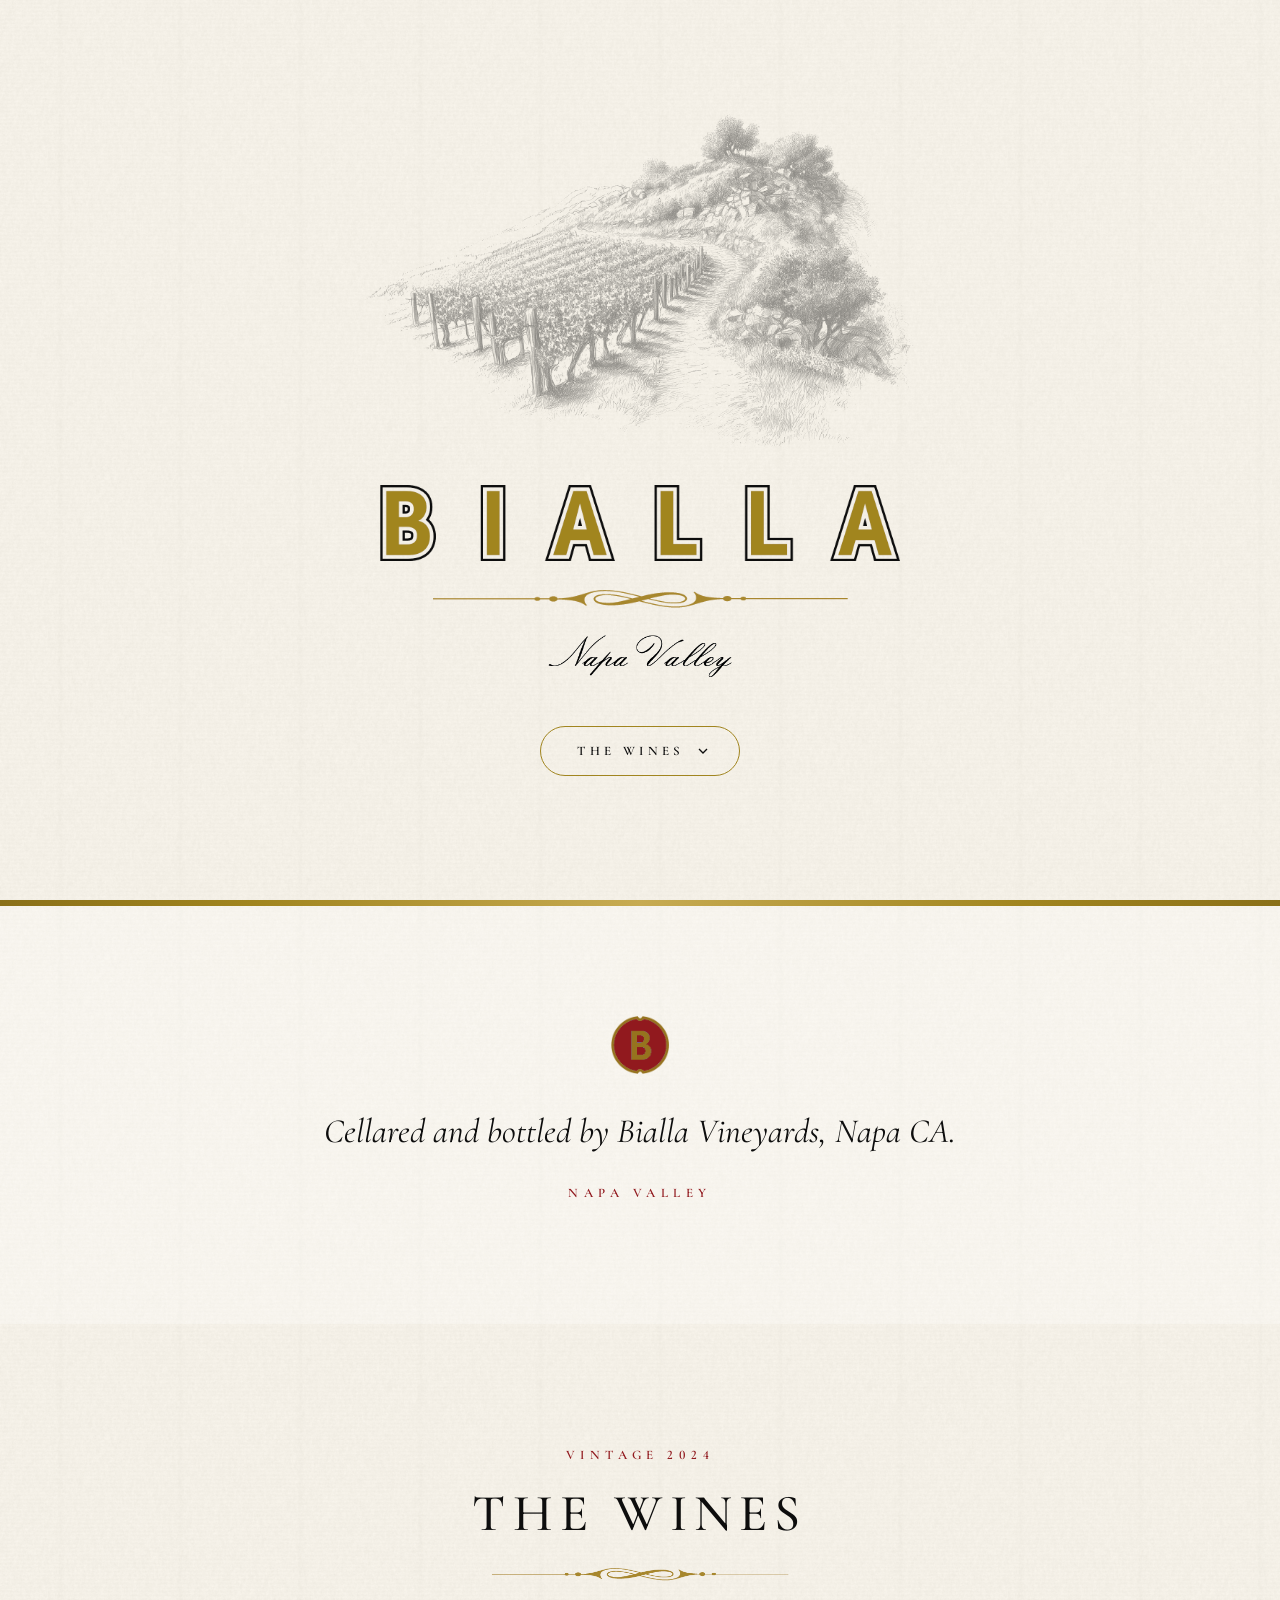
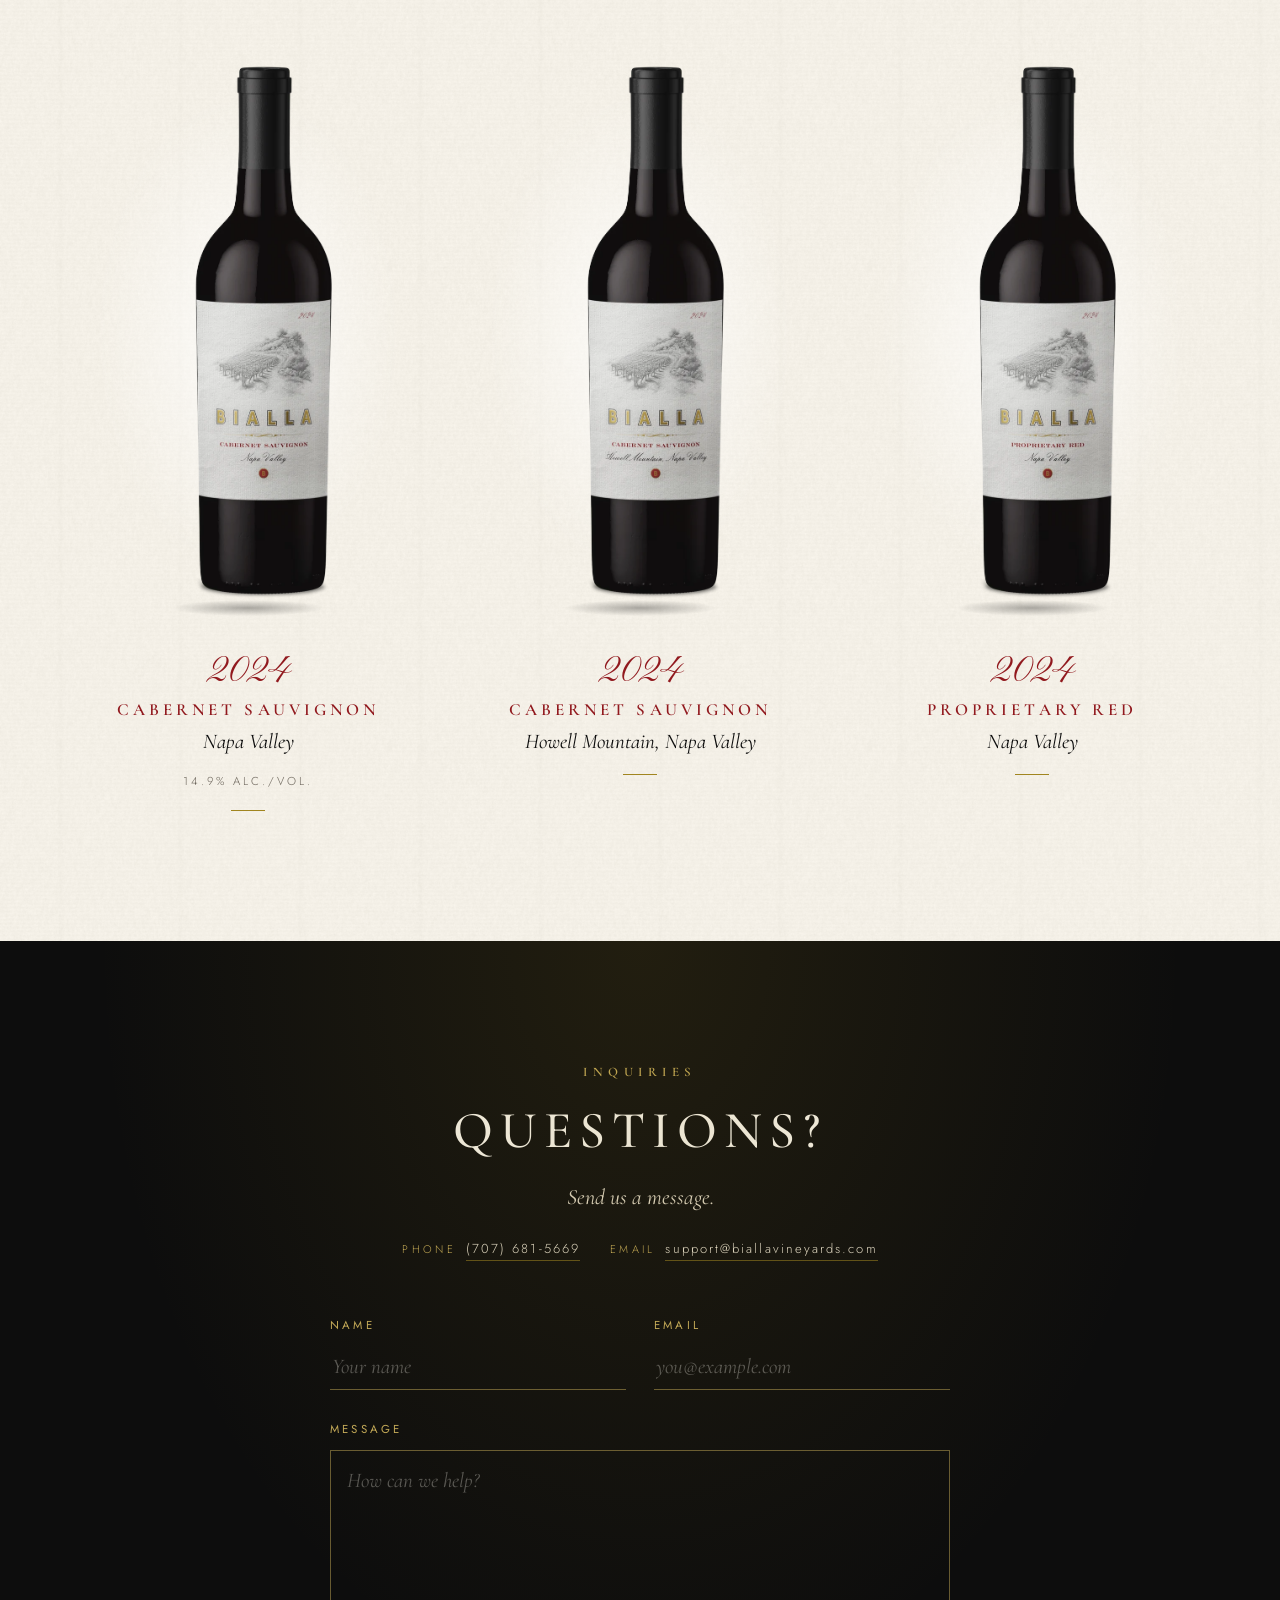
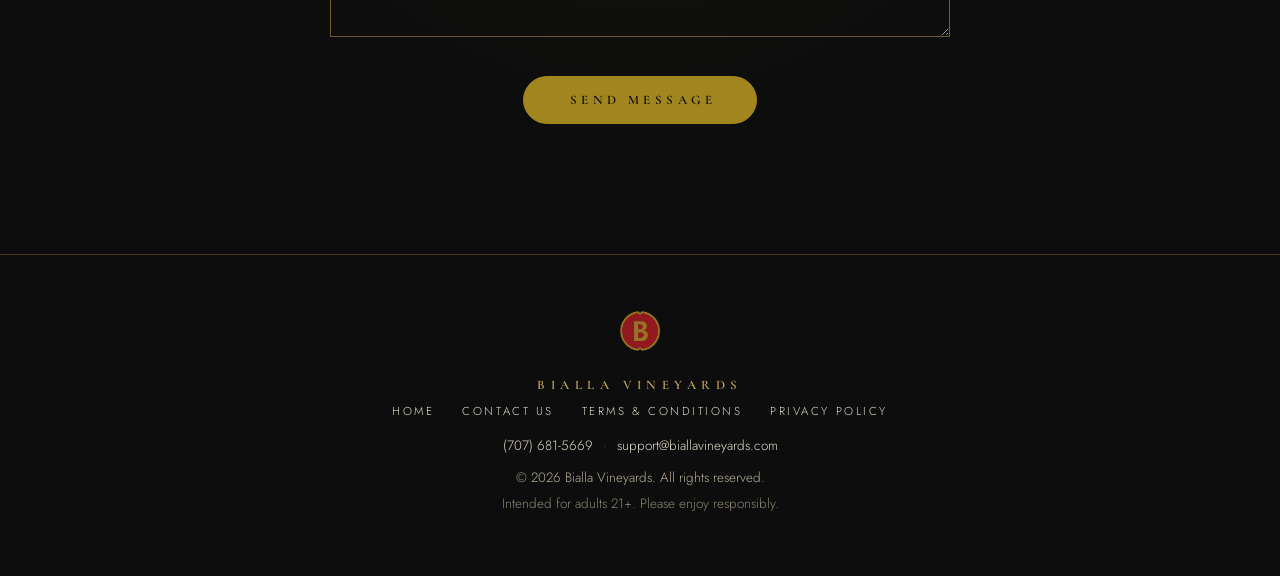
==== index.html @ fd725b70 "Bialla Vineyards website" ====
<!DOCTYPE html>
<html lang="en">
<head>
<meta charset="utf-8">
<meta name="viewport" content="width=device-width, initial-scale=1">
<title>Bialla Vineyards · Napa Valley</title>
<meta name="description" content="Bialla Vineyards, Napa Valley. Cellared and bottled by Bialla Vineyards, Napa CA.">
<link rel="canonical" href="https://biallavineyards.com/">
<meta property="og:type" content="website">
<meta property="og:site_name" content="Bialla Vineyards">
<meta property="og:title" content="Bialla Vineyards">
<meta property="og:description" content="Bialla Vineyards · Napa Valley">
<meta property="og:url" content="https://biallavineyards.com/">
<meta property="og:image" content="https://biallavineyards.com/assets/img/label-napa-valley-cabernet.jpg">
<meta name="theme-color" content="#0D0D0D">
<link rel="icon" type="image/png" sizes="32x32" href="assets/img/favicon-32.png">
<link rel="apple-touch-icon" href="assets/img/favicon-180.png">
<link rel="stylesheet" href="assets/css/fonts.css">
<link rel="stylesheet" href="assets/css/site.css">
</head>
<body>
<a class="skip" href="#main">Skip to content</a>
<main id="main">

  <section class="hero" id="home" aria-label="Bialla Vineyards">
    <h1 class="sr-only">Bialla Vineyards, Napa Valley</h1>
    <img class="hero__sketch" src="assets/img/vineyard-sketch.png" alt="Pencil sketch of a hillside vineyard, from the Bialla label" width="775" height="492">
    <img class="hero__wordmark" src="assets/img/bialla-wordmark.png" alt="Bialla" width="1452" height="212">
    <img class="hero__flourish flourish" src="assets/img/flourish.png" alt="" width="566" height="31">
    <img class="hero__script" src="assets/img/script-napa-valley.png" alt="Napa Valley" width="326" height="83">
    <a class="hero__cta" href="#wines">The Wines <svg viewBox="0 0 12 12" aria-hidden="true"><path d="M2 4l4 4 4-4" fill="none" stroke="currentColor" stroke-width="1.3"/></svg></a>
  </section>

  <div class="rule-gold" role="presentation"></div>

  <section class="intro" id="about" aria-label="About">
    <img class="intro__emblem reveal" src="assets/img/bialla-emblem.png" alt="" width="58" height="58">
    <p class="intro__line reveal">Cellared and bottled by Bialla Vineyards, Napa&nbsp;CA.</p>
    <p class="eyebrow intro__sub reveal">Napa Valley</p>
  </section>

  <section class="wines" id="wines" aria-labelledby="wines-title">
    <header class="wines__head reveal">
      <p class="eyebrow">Vintage 2024</p>
      <h2 class="title" id="wines-title">The Wines</h2>
      <img class="flourish" src="assets/img/flourish.png" alt="" width="566" height="31">
    </header>
    <div class="wine-grid">
    <article class="wine reveal">
      <div class="wine__stage">
        <picture>
          <source srcset="assets/img/bottle-napa-valley-cabernet.webp" type="image/webp">
          <img src="assets/img/bottle-napa-valley-cabernet.png" alt="Bottle of Bialla 2024 Cabernet Sauvignon, Napa Valley" width="466" height="1300">
        </picture>
      </div>
      <p class="wine__vintage">2024</p>
      <h3 class="wine__name">Cabernet Sauvignon</h3>
      <p class="wine__ava">Napa Valley</p>
      <p class="wine__meta">14.9% Alc./Vol.</p>
      <div class="wine__divider"></div>
    </article>
    <article class="wine reveal">
      <div class="wine__stage">
        <picture>
          <source srcset="assets/img/bottle-howell-mountain-cabernet.webp" type="image/webp">
          <img src="assets/img/bottle-howell-mountain-cabernet.png" alt="Bottle of Bialla 2024 Cabernet Sauvignon, Howell Mountain, Napa Valley" width="466" height="1300">
        </picture>
      </div>
      <p class="wine__vintage">2024</p>
      <h3 class="wine__name">Cabernet Sauvignon</h3>
      <p class="wine__ava">Howell Mountain, Napa Valley</p>
      <div class="wine__divider"></div>
    </article>
    <article class="wine reveal">
      <div class="wine__stage">
        <picture>
          <source srcset="assets/img/bottle-proprietary-red.webp" type="image/webp">
          <img src="assets/img/bottle-proprietary-red.png" alt="Bottle of Bialla 2024 Proprietary Red, Napa Valley" width="466" height="1300">
        </picture>
      </div>
      <p class="wine__vintage">2024</p>
      <h3 class="wine__name">Proprietary Red</h3>
      <p class="wine__ava">Napa Valley</p>
      <div class="wine__divider"></div>
    </article>
    </div>
  </section>

  <section class="contact" id="contact" aria-labelledby="contact-title">
    <div class="reveal">
      <p class="eyebrow">Inquiries</p>
      <h2 class="title" id="contact-title">Questions?</h2>
      <p class="contact__lede">Send us a message.</p>
      <ul class="contact__direct">
        <li><span class="label">Phone</span><a href="tel:+17076815669">(707) 681-5669</a></li>
        <li><span class="label">Email</span><a href="mailto:support@biallavineyards.com">support@biallavineyards.com</a></li>
      </ul>
    </div>
    <form class="form reveal" id="contact-form" action="https://formsubmit.co/support@biallavineyards.com" method="POST" novalidate>
      <div class="form__fields">
        <div class="form__row">
          <div class="field">
            <label for="f-name">Name</label>
            <input id="f-name" name="name" type="text" autocomplete="name" required placeholder="Your name">
            <div class="field__error">Please enter your name.</div>
          </div>
          <div class="field">
            <label for="f-email">Email</label>
            <input id="f-email" name="email" type="email" autocomplete="email" required placeholder="you@example.com">
            <div class="field__error">Please enter a valid email address.</div>
          </div>
        </div>
        <div class="field">
          <label for="f-message">Message</label>
          <textarea id="f-message" name="message" rows="5" required placeholder="How can we help?"></textarea>
          <div class="field__error">Please enter a message.</div>
        </div>
        <div class="sr-only" aria-hidden="true"><label>Leave this field blank<input name="_honey" type="text" tabindex="-1" autocomplete="off"></label></div>
        <div class="form__actions"><button class="btn" type="submit">Send Message </button></div>
        <p class="form__error" role="alert">Sorry, your message could not be sent just now. Please call us at <a href="tel:+17076815669">(707) 681-5669</a> or email <a href="mailto:support@biallavineyards.com">support@biallavineyards.com</a>.</p>
      </div>
      <div class="form__success" role="status" aria-live="polite">
        <h3>Thank you</h3>
        <p>Someone will be in touch with you shortly.</p>
      </div>
    </form>
  </section>
</main>
<footer class="footer">
  <img class="footer__emblem" src="assets/img/bialla-emblem.png" alt="" width="40" height="40">
  <p class="footer__brand">Bialla Vineyards</p>
  <ul class="footer__links">
    <li><a href="index.html">Home</a></li>
    <li><a href="index.html#contact">Contact Us</a></li>
    <li><a href="terms.html">Terms &amp; Conditions</a></li>
    <li><a href="privacy.html">Privacy Policy</a></li>
  </ul>
  <p class="footer__contact"><a href="tel:+17076815669">(707) 681-5669</a><span class="sep" aria-hidden="true">&middot;</span><a href="mailto:support@biallavineyards.com">support@biallavineyards.com</a></p>
  <p>&copy; 2026 Bialla Vineyards. All rights reserved.</p>
  <p class="footer__age">Intended for adults 21+. Please enjoy responsibly.</p>
</footer>
<script src="assets/js/site.js"></script>
</body>
</html>
---- assets/css/fonts.css ----
@font-face {
  font-family: 'Cormorant Garamond';
  font-style: italic;
  font-weight: 400;
  font-display: swap;
  src: url('../fonts/CormorantGaramond-400i.woff2') format('woff2');
  unicode-range: U+0000-00FF, U+0131, U+0152-0153, U+02BB-02BC, U+02C6, U+02DA, U+02DC, U+0304, U+0308, U+0329, U+2000-206F, U+20AC, U+2122, U+2191, U+2193, U+2212, U+2215, U+FEFF, U+FFFD;
}
@font-face {
  font-family: 'Cormorant Garamond';
  font-style: normal;
  font-weight: 400;
  font-display: swap;
  src: url('../fonts/CormorantGaramond-400.woff2') format('woff2');
  unicode-range: U+0000-00FF, U+0131, U+0152-0153, U+02BB-02BC, U+02C6, U+02DA, U+02DC, U+0304, U+0308, U+0329, U+2000-206F, U+20AC, U+2122, U+2191, U+2193, U+2212, U+2215, U+FEFF, U+FFFD;
}
@font-face {
  font-family: 'Cormorant Garamond';
  font-style: normal;
  font-weight: 500;
  font-display: swap;
  src: url('../fonts/CormorantGaramond-500.woff2') format('woff2');
  unicode-range: U+0000-00FF, U+0131, U+0152-0153, U+02BB-02BC, U+02C6, U+02DA, U+02DC, U+0304, U+0308, U+0329, U+2000-206F, U+20AC, U+2122, U+2191, U+2193, U+2212, U+2215, U+FEFF, U+FFFD;
}
@font-face {
  font-family: 'Cormorant Garamond';
  font-style: normal;
  font-weight: 600;
  font-display: swap;
  src: url('../fonts/CormorantGaramond-600.woff2') format('woff2');
  unicode-range: U+0000-00FF, U+0131, U+0152-0153, U+02BB-02BC, U+02C6, U+02DA, U+02DC, U+0304, U+0308, U+0329, U+2000-206F, U+20AC, U+2122, U+2191, U+2193, U+2212, U+2215, U+FEFF, U+FFFD;
}
@font-face {
  font-family: 'Jost';
  font-style: normal;
  font-weight: 300;
  font-display: swap;
  src: url('../fonts/Jost-300.woff2') format('woff2');
  unicode-range: U+0000-00FF, U+0131, U+0152-0153, U+02BB-02BC, U+02C6, U+02DA, U+02DC, U+0304, U+0308, U+0329, U+2000-206F, U+20AC, U+2122, U+2191, U+2193, U+2212, U+2215, U+FEFF, U+FFFD;
}
@font-face {
  font-family: 'Jost';
  font-style: normal;
  font-weight: 400;
  font-display: swap;
  src: url('../fonts/Jost-400.woff2') format('woff2');
  unicode-range: U+0000-00FF, U+0131, U+0152-0153, U+02BB-02BC, U+02C6, U+02DA, U+02DC, U+0304, U+0308, U+0329, U+2000-206F, U+20AC, U+2122, U+2191, U+2193, U+2212, U+2215, U+FEFF, U+FFFD;
}
@font-face {
  font-family: 'Jost';
  font-style: normal;
  font-weight: 500;
  font-display: swap;
  src: url('../fonts/Jost-500.woff2') format('woff2');
  unicode-range: U+0000-00FF, U+0131, U+0152-0153, U+02BB-02BC, U+02C6, U+02DA, U+02DC, U+0304, U+0308, U+0329, U+2000-206F, U+20AC, U+2122, U+2191, U+2193, U+2212, U+2215, U+FEFF, U+FFFD;
}
@font-face {
  font-family: 'Pinyon Script';
  font-style: normal;
  font-weight: 400;
  font-display: swap;
  src: url('../fonts/PinyonScript-400.woff2') format('woff2');
  unicode-range: U+0000-00FF, U+0131, U+0152-0153, U+02BB-02BC, U+02C6, U+02DA, U+02DC, U+0304, U+0308, U+0329, U+2000-206F, U+20AC, U+2122, U+2191, U+2193, U+2212, U+2215, U+FEFF, U+FFFD;
}
---- assets/css/site.css ----
/* Bialla Vineyards — site stylesheet */
:root{
  --black:#0D0D0D; --ink:#1d1a17; --gold:#A1851F; --gold-soft:#c3a957; --red:#91191E;
  --cream:#F4F0E7; --cream-2:#EEE8DB; --muted:#6c655b;
  --serif:'Cormorant Garamond', 'Cormorant', Garamond, 'Times New Roman', serif;
  --script:'Pinyon Script', 'Snell Roundhand', cursive;
  --sans:'Jost', 'Helvetica Neue', Arial, sans-serif;
  --maxw:1120px;
}
*,*::before,*::after{box-sizing:border-box}
html{scroll-behavior:smooth;-webkit-text-size-adjust:100%}
body{margin:0;background:var(--cream) url('../img/paper.png') repeat;color:var(--ink);
  font-family:var(--sans);font-weight:300;font-size:17px;line-height:1.7;
  -webkit-font-smoothing:antialiased;font-variant-numeric:lining-nums;text-rendering:optimizeLegibility}
img{max-width:100%;display:block}
a{color:inherit}
.sr-only{position:absolute!important;width:1px;height:1px;padding:0;margin:-1px;overflow:hidden;clip:rect(0,0,0,0);border:0}
.skip{position:absolute;left:-999px;top:8px;background:var(--black);color:var(--cream);padding:8px 14px;z-index:10}
.skip:focus{left:8px}

/* ---------- shared type ---------- */
.eyebrow{font-family:var(--serif);font-weight:600;font-size:13px;letter-spacing:.42em;text-transform:uppercase;color:var(--red);margin:0}
.title{font-family:var(--serif);font-weight:500;font-size:clamp(34px,4.6vw,52px);letter-spacing:.14em;text-transform:uppercase;line-height:1.15;margin:.35em 0 0;color:var(--black)}
.flourish{width:min(300px,62%);height:auto;margin:22px auto 0}
.rule-gold{height:6px;background:linear-gradient(90deg,#8a7019,var(--gold) 20%,#c7ab52 50%,var(--gold) 80%,#8a7019)}

/* ---------- hero ---------- */
.hero{min-height:100vh;min-height:100svh;display:flex;flex-direction:column;align-items:center;justify-content:center;
  text-align:center;padding:72px 24px 96px;position:relative}
.hero__sketch{width:min(560px,86vw);height:auto;margin:0 auto 30px;opacity:.95}
.hero__wordmark{width:min(520px,80vw);height:auto;margin:0 auto}
.hero__flourish{width:min(420px,66vw);margin:26px auto 22px}
.hero__script{width:min(190px,44vw);height:auto;margin:0 auto}
.hero__cta{margin-top:46px;display:inline-flex;align-items:center;gap:12px;font-family:var(--serif);font-weight:600;
  font-size:13px;letter-spacing:.34em;text-transform:uppercase;text-decoration:none;color:var(--black);
  border:1px solid var(--gold);padding:13px 30px 13px 36px;border-radius:999px;transition:background .25s,color .25s}
.hero__cta:hover,.hero__cta:focus-visible{background:var(--black);color:var(--cream);border-color:var(--black)}
.hero__cta svg{width:12px;height:12px}

/* ---------- intro ---------- */
.intro{background:rgba(255,255,255,.28);padding:110px 24px 120px;text-align:center}
.intro__emblem{width:58px;height:58px;margin:0 auto 34px}
.intro__line{font-family:var(--serif);font-style:italic;font-weight:400;font-size:clamp(24px,3vw,34px);line-height:1.4;
  color:var(--black);max-width:760px;margin:0 auto}
.intro__sub{margin:26px 0 0}

/* ---------- wines ---------- */
.wines{padding:120px 24px 130px;text-align:center}
.wines__head{margin-bottom:76px}
.wine-grid{max-width:var(--maxw);margin:0 auto;display:grid;grid-template-columns:repeat(3,1fr);gap:56px}
.wine{display:flex;flex-direction:column;align-items:center}
.wine__stage{position:relative;width:100%;max-width:330px;aspect-ratio:3/5.2;display:flex;align-items:flex-end;justify-content:center;
  padding-bottom:22px}
.wine__stage::before{content:"";position:absolute;inset:6% 4% 10%;border-radius:50%/42%;
  background:radial-gradient(closest-side,rgba(255,255,255,.75),rgba(255,255,255,0));z-index:0}
.wine__stage::after{content:"";position:absolute;bottom:14px;left:50%;width:46%;height:16px;transform:translateX(-50%);
  background:radial-gradient(closest-side,rgba(13,13,13,.32),rgba(13,13,13,0));z-index:0}
.wine__stage picture,.wine__stage img{position:relative;z-index:1;height:100%;width:auto;object-fit:contain}
.wine__vintage{font-family:var(--script);color:var(--red);font-size:34px;line-height:1;margin:26px 0 8px}
.wine__name{font-family:var(--serif);font-weight:600;color:var(--red);font-size:17px;letter-spacing:.24em;text-transform:uppercase;margin:0;line-height:1.4}
.wine__ava{font-family:var(--serif);font-style:italic;font-size:21px;color:var(--black);margin:6px 0 0;line-height:1.35}
.wine__meta{font-family:var(--sans);font-size:11.5px;letter-spacing:.26em;text-transform:uppercase;color:var(--muted);margin:16px 0 0}
.wine__divider{width:34px;height:1px;background:var(--gold);margin:18px auto 0}

/* ---------- contact (dark) ---------- */
.contact{background:var(--black);color:var(--cream);padding:120px 24px 130px;text-align:center;position:relative}
.contact::before{content:"";position:absolute;inset:0;background:radial-gradient(ellipse at 50% 0%,rgba(161,133,31,.14),rgba(0,0,0,0) 60%);pointer-events:none}
.contact .eyebrow{color:var(--gold-soft)}
.contact .title{color:var(--cream)}
.contact__lede{font-family:var(--serif);font-style:italic;font-size:22px;color:#d9d1bf;margin:18px 0 0}
.form{position:relative;max-width:620px;margin:56px auto 0;text-align:left}
.form__row{display:grid;grid-template-columns:1fr 1fr;gap:28px}
.field{margin-bottom:30px}
.field label{display:block;font-family:var(--sans);font-weight:400;font-size:11.5px;letter-spacing:.28em;text-transform:uppercase;color:var(--gold-soft);margin-bottom:10px}
.field input,.field textarea{width:100%;background:transparent;border:0;border-bottom:1px solid rgba(195,169,87,.5);color:var(--cream);
  font-family:var(--serif);font-size:21px;padding:8px 2px 10px;border-radius:0;outline:none;transition:border-color .2s}
.field textarea{min-height:130px;resize:vertical;border:1px solid rgba(195,169,87,.5);padding:14px 16px;line-height:1.5}
.field input:focus,.field textarea:focus{border-color:var(--gold-soft)}
.field input::placeholder,.field textarea::placeholder{color:rgba(244,240,231,.32);font-style:italic}
.field.is-invalid input,.field.is-invalid textarea{border-color:#d0524f}
.field__error{display:none;font-size:13px;color:#e58b86;margin-top:8px;letter-spacing:.02em}
.field.is-invalid .field__error{display:block}
.form__actions{text-align:center;margin-top:14px}
.btn{display:inline-flex;align-items:center;gap:12px;cursor:pointer;font-family:var(--serif);font-weight:600;font-size:13px;letter-spacing:.34em;text-transform:uppercase;
  background:var(--gold);color:var(--black);border:1px solid var(--gold);padding:15px 40px 15px 46px;border-radius:999px;transition:background .25s,color .25s}
.btn:hover,.btn:focus-visible{background:transparent;color:var(--gold-soft)}
.btn[disabled]{opacity:.6;cursor:default}
.form__success{display:none;text-align:center;padding:30px 0 10px}
.form.is-sent .form__fields{display:none}
.form.is-sent .form__success{display:block}
.form__success h3{font-family:var(--serif);font-weight:500;font-size:34px;letter-spacing:.12em;text-transform:uppercase;margin:0;color:var(--cream)}
.form__success p{font-family:var(--serif);font-style:italic;font-size:21px;color:#d9d1bf;margin:12px 0 0}

/* ---------- footer ---------- */
.footer{background:var(--black);color:#b9b09c;border-top:1px solid rgba(161,133,31,.35);padding:56px 24px 60px;text-align:center;font-size:13.5px;line-height:1.9}
.footer__emblem{width:40px;height:40px;margin:0 auto 22px}
.footer__brand{font-family:var(--serif);font-weight:600;letter-spacing:.42em;text-transform:uppercase;color:var(--gold-soft);font-size:13px;margin:0 0 14px}
.footer__links{list-style:none;padding:0;margin:0 0 10px;display:flex;justify-content:center;gap:28px}
.footer__links a{text-decoration:none;letter-spacing:.22em;text-transform:uppercase;font-size:11.5px;color:#e3dccb}
.footer__links a:hover{color:var(--gold-soft)}
.footer p{margin:0}
.footer__age{color:#8d8574}

/* ---------- legal pages ---------- */
.legal-top{text-align:center;padding:54px 24px 0}
.legal-top a{display:inline-block}
.legal-top img{width:200px;height:auto}
.legal{max-width:760px;margin:0 auto;padding:40px 24px 110px}
.legal h1{font-family:var(--serif);font-weight:500;font-size:clamp(34px,5vw,48px);letter-spacing:.14em;text-transform:uppercase;text-align:center;margin:10px 0 6px;color:var(--black)}
.legal .effective{text-align:center;font-size:12px;letter-spacing:.26em;text-transform:uppercase;color:var(--muted);margin:0}
.legal .flourish{margin-bottom:46px}
.legal h2{font-family:var(--serif);font-weight:600;font-size:22px;letter-spacing:.06em;color:var(--red);margin:40px 0 8px}
.legal p,.legal li{font-size:16.5px;color:#2b2722}
.legal ul{padding-left:20px}
.back-link{display:inline-flex;align-items:center;gap:10px;margin-top:50px;font-family:var(--serif);font-weight:600;font-size:13px;letter-spacing:.3em;text-transform:uppercase;text-decoration:none;color:var(--black);border-bottom:1px solid var(--gold);padding-bottom:4px}

/* ---------- reveal ---------- */
.js .reveal{opacity:0;transform:translateY(18px);transition:opacity .9s ease,transform .9s ease}
.js .reveal.is-in{opacity:1;transform:none}
@media (prefers-reduced-motion:reduce){html{scroll-behavior:auto}.js .reveal{opacity:1;transform:none;transition:none}}

/* ---------- responsive ---------- */
@media (max-width:900px){
  .wine-grid{grid-template-columns:1fr;gap:84px}
  .wine__stage{max-width:240px}
}
@media (max-width:600px){
  body{font-size:16px}
  .hero{padding:56px 22px 80px}
  .hero__sketch{margin-bottom:24px}
  .intro,.wines,.contact{padding-top:88px;padding-bottom:96px}
  .wines__head{margin-bottom:56px}
  .form__row{grid-template-columns:1fr;gap:0}
  .title{letter-spacing:.1em}
  .footer__links{gap:20px}
}

/* ---------- contact direct lines ---------- */
.contact__direct{list-style:none;padding:0;margin:22px 0 0;display:flex;flex-wrap:wrap;justify-content:center;gap:6px 30px;font-size:13px;letter-spacing:.16em;color:#b9b09c}
.contact__direct a{text-decoration:none;color:#e3dccb;border-bottom:1px solid rgba(161,133,31,.55);padding-bottom:2px;transition:color .2s}
.contact__direct a:hover,.contact__direct a:focus-visible{color:var(--gold-soft)}
.contact__direct .label{color:var(--gold-soft);text-transform:uppercase;font-size:11px;letter-spacing:.3em;margin-right:10px}
.form__error{display:none;margin:18px auto 0;max-width:560px;text-align:center;font-size:14.5px;line-height:1.7;color:#e9c9c4;border:1px solid rgba(145,25,30,.75);background:rgba(145,25,30,.18);padding:12px 18px}
.form__error a{color:#f4f0e7}
.form.has-error .form__error{display:block}
.footer__contact{margin:0 0 6px!important}
.footer__contact a{text-decoration:none;color:#e3dccb}
.footer__contact a:hover{color:var(--gold-soft)}
.footer__contact .sep{color:#6f6758;margin:0 10px}
.footer__links{flex-wrap:wrap;row-gap:4px}
.legal h3{font-family:var(--serif);font-weight:600;font-size:18px;letter-spacing:.04em;margin:26px 0 6px;color:var(--black)}
.legal .caps{font-size:14.5px;letter-spacing:.01em}
.legal address{font-style:normal}
.notfound{min-height:70vh;display:flex;flex-direction:column;align-items:center;justify-content:center;text-align:center;padding:80px 24px}
.notfound img.wm{width:min(320px,70%);height:auto;margin:0 auto 30px}
@media (max-width:600px){.footer__links{gap:6px 18px}.footer__contact .sep{display:block;height:0;overflow:hidden}}
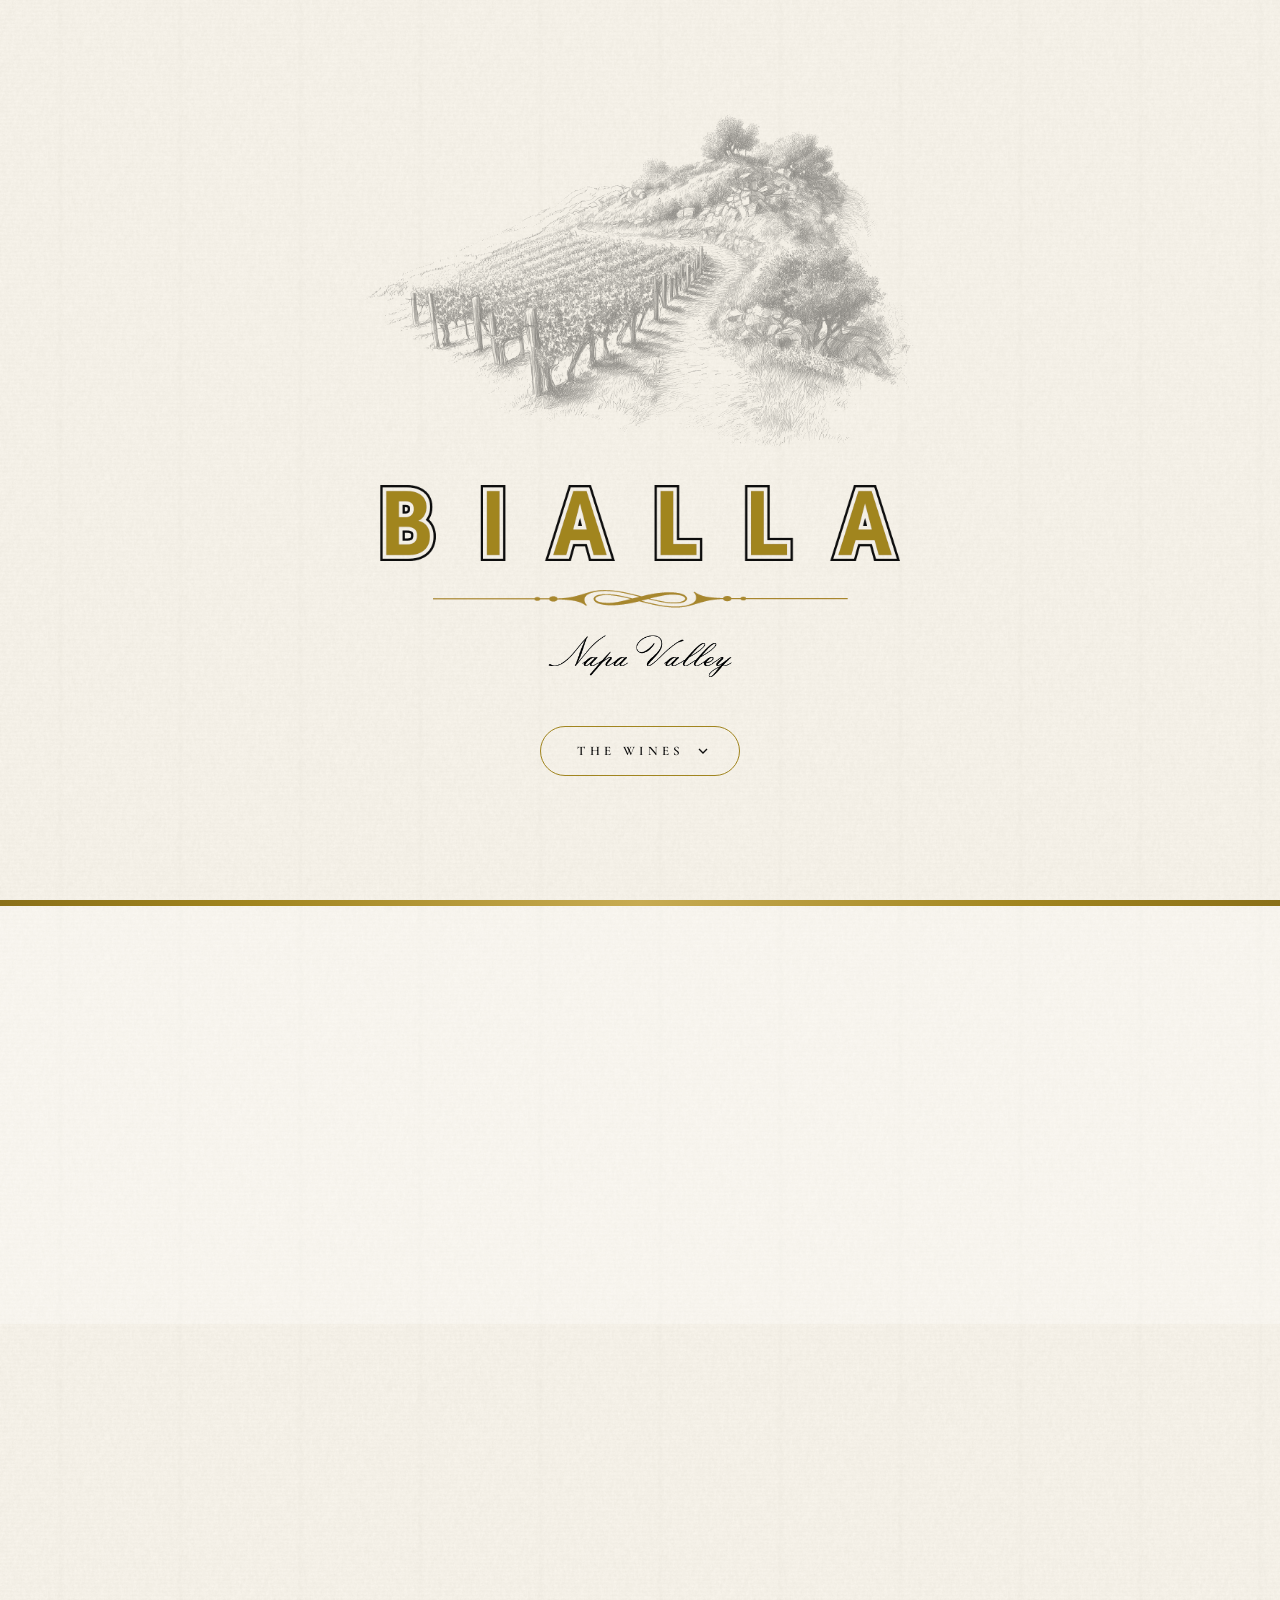
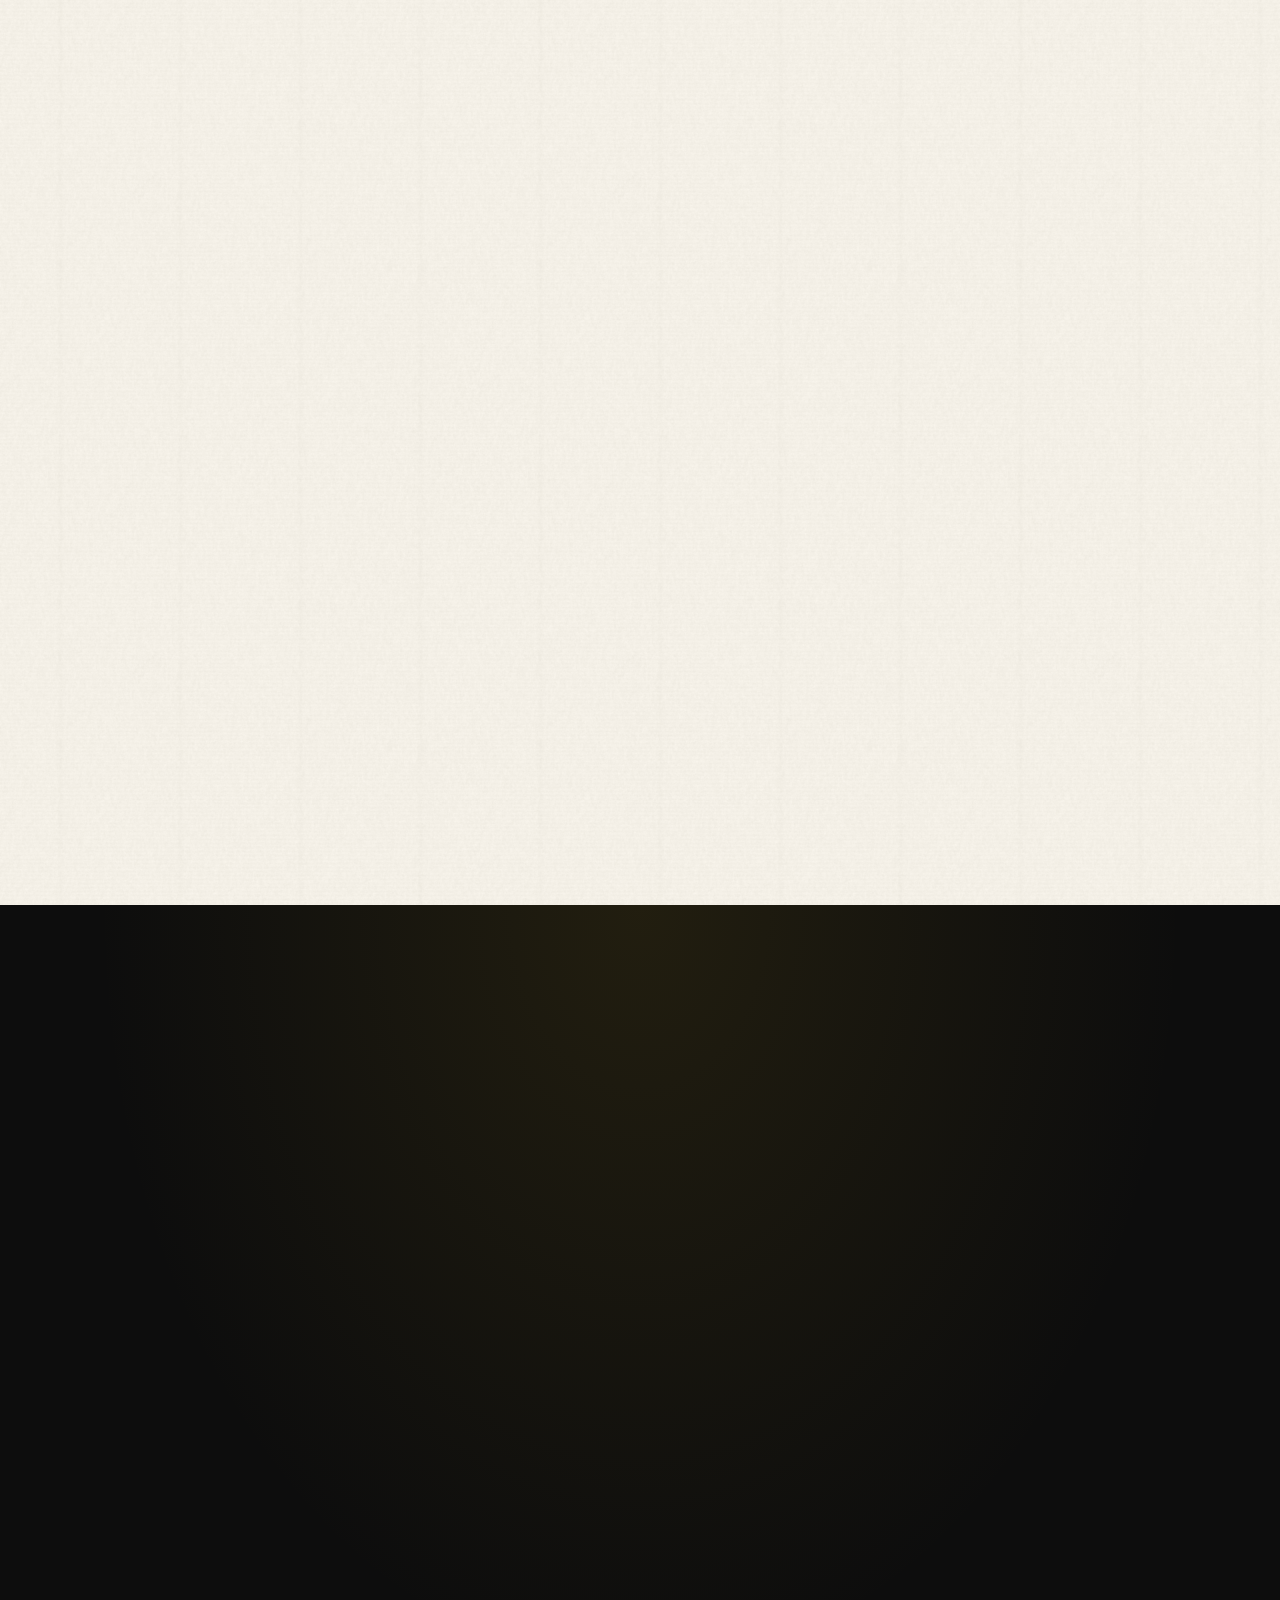
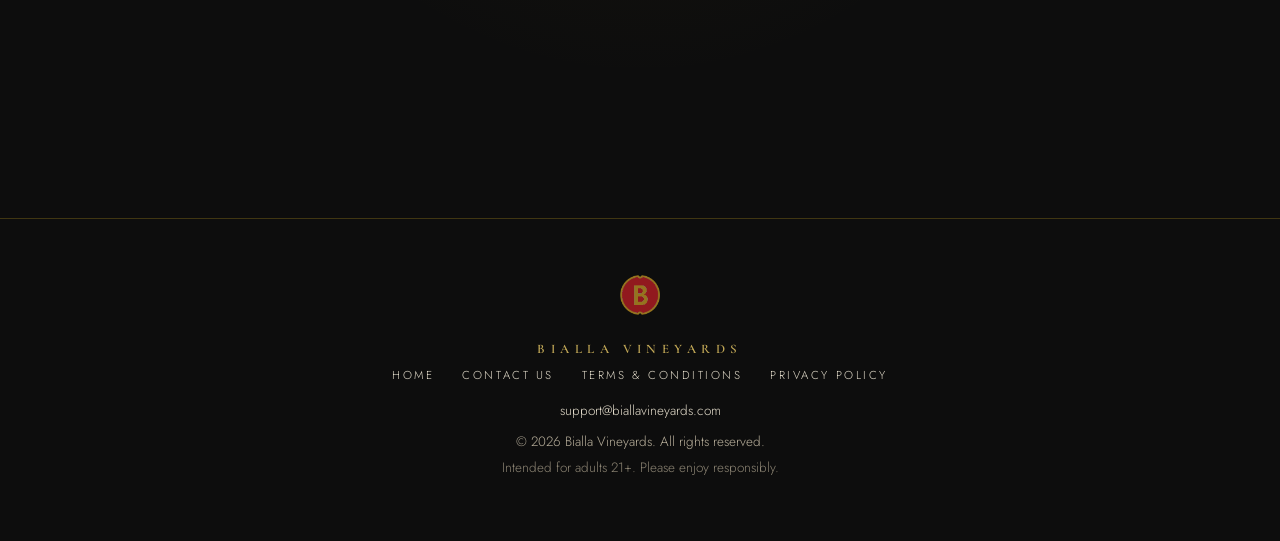
==== commit 702fcd79: "Remove Napa Valley ABV, move phone to Terms, and add page security policy The gold rules under the t" ====
--- a/index.html
+++ b/index.html
@@ -13,6 +13,8 @@
 <meta property="og:url" content="https://biallavineyards.com/">
 <meta property="og:image" content="https://biallavineyards.com/assets/img/label-napa-valley-cabernet.jpg">
 <meta name="theme-color" content="#0D0D0D">
+<meta name="referrer" content="strict-origin-when-cross-origin">
+<meta http-equiv="Content-Security-Policy" content="default-src 'self'; script-src 'self'; style-src 'self'; img-src 'self'; font-src 'self'; connect-src 'self' https://formsubmit.co; form-action https://formsubmit.co; base-uri 'self'; object-src 'none';">
 <link rel="icon" type="image/png" sizes="32x32" href="assets/img/favicon-32.png">
 <link rel="apple-touch-icon" href="assets/img/favicon-180.png">
 <link rel="stylesheet" href="assets/css/fonts.css">
@@ -56,7 +58,6 @@
       <p class="wine__vintage">2024</p>
       <h3 class="wine__name">Cabernet Sauvignon</h3>
       <p class="wine__ava">Napa Valley</p>
-      <p class="wine__meta">14.9% Alc./Vol.</p>
       <div class="wine__divider"></div>
     </article>
     <article class="wine reveal">
@@ -92,7 +93,6 @@
       <h2 class="title" id="contact-title">Questions?</h2>
       <p class="contact__lede">Send us a message.</p>
       <ul class="contact__direct">
-        <li><span class="label">Phone</span><a href="tel:+17076815669">(707) 681-5669</a></li>
         <li><span class="label">Email</span><a href="mailto:support@biallavineyards.com">support@biallavineyards.com</a></li>
       </ul>
     </div>
@@ -117,7 +117,7 @@
         </div>
         <div class="sr-only" aria-hidden="true"><label>Leave this field blank<input name="_honey" type="text" tabindex="-1" autocomplete="off"></label></div>
         <div class="form__actions"><button class="btn" type="submit">Send Message </button></div>
-        <p class="form__error" role="alert">Sorry, your message could not be sent just now. Please call us at <a href="tel:+17076815669">(707) 681-5669</a> or email <a href="mailto:support@biallavineyards.com">support@biallavineyards.com</a>.</p>
+        <p class="form__error" role="alert">Sorry, your message could not be sent just now. Please email <a href="mailto:support@biallavineyards.com">support@biallavineyards.com</a>.</p>
       </div>
       <div class="form__success" role="status" aria-live="polite">
         <h3>Thank you</h3>
@@ -135,7 +135,7 @@
     <li><a href="terms.html">Terms &amp; Conditions</a></li>
     <li><a href="privacy.html">Privacy Policy</a></li>
   </ul>
-  <p class="footer__contact"><a href="tel:+17076815669">(707) 681-5669</a><span class="sep" aria-hidden="true">&middot;</span><a href="mailto:support@biallavineyards.com">support@biallavineyards.com</a></p>
+  <p class="footer__contact"><a href="mailto:support@biallavineyards.com">support@biallavineyards.com</a></p>
   <p>&copy; 2026 Bialla Vineyards. All rights reserved.</p>
   <p class="footer__age">Intended for adults 21+. Please enjoy responsibly.</p>
 </footer>
--- a/assets/css/site.css
+++ b/assets/css/site.css
@@ -112,6 +112,7 @@
 .legal h2{font-family:var(--serif);font-weight:600;font-size:22px;letter-spacing:.06em;color:var(--red);margin:40px 0 8px}
 .legal p,.legal li{font-size:16.5px;color:#2b2722}
 .legal ul{padding-left:20px}
+.notfound__text{margin-top:26px}
 .back-link{display:inline-flex;align-items:center;gap:10px;margin-top:50px;font-family:var(--serif);font-weight:600;font-size:13px;letter-spacing:.3em;text-transform:uppercase;text-decoration:none;color:var(--black);border-bottom:1px solid var(--gold);padding-bottom:4px}
 
 /* ---------- reveal ---------- */
